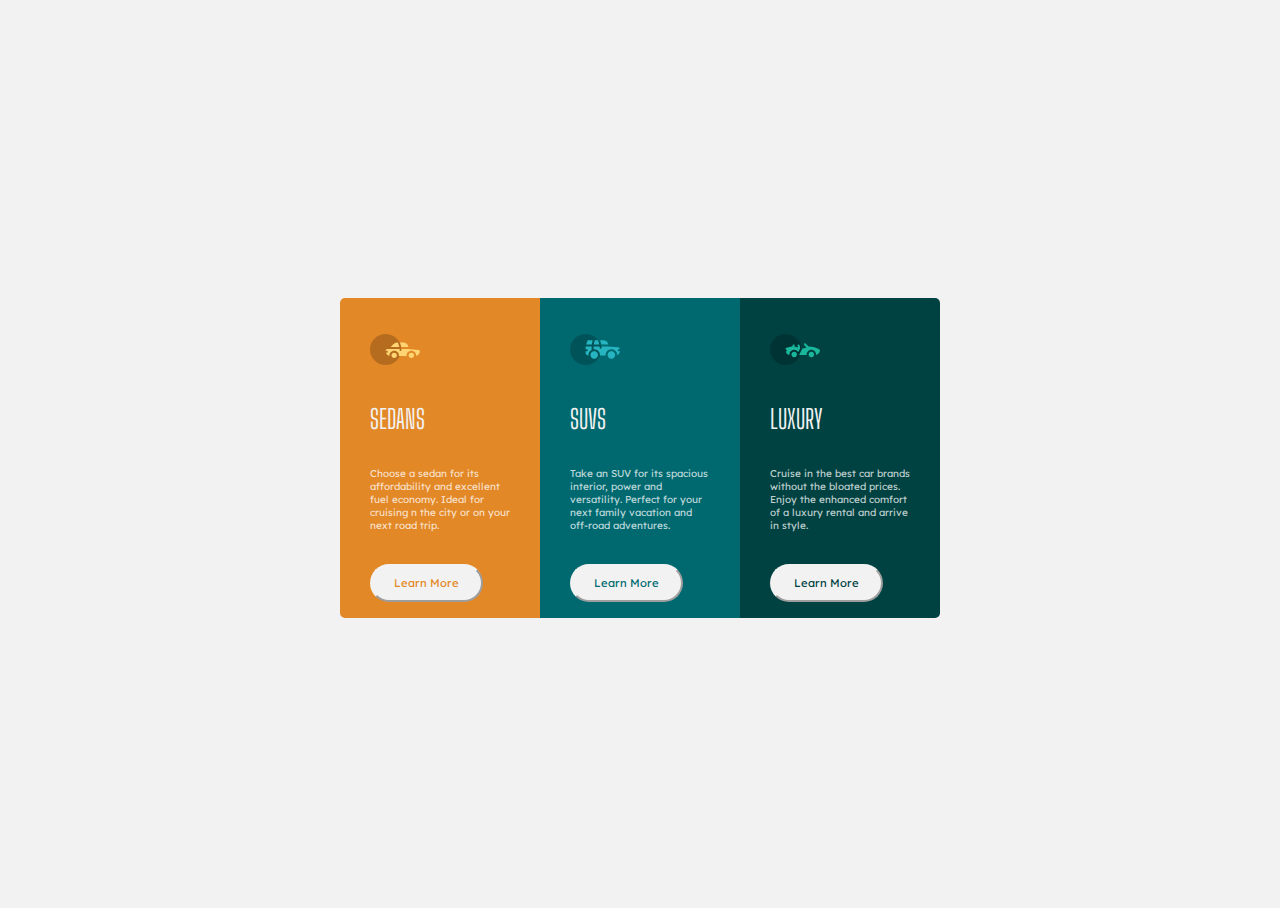
==== index.html @ 208715cd "initial comment" ====
<!DOCTYPE html>
<html lang="en">

<head>
  <meta charset="UTF-8">
  <meta http-equiv="X-UA-Compatible" content="IE=edge">
  <meta name="viewport" content="width=device-width, initial-scale=1.0">
  <link rel="stylesheet" href="css/styles.css">
  <link rel="preconnect" href="https://fonts.googleapis.com">
  <link rel="preconnect" href="https://fonts.gstatic.com" crossorigin>
  <link href="https://fonts.googleapis.com/css2?family=Big+Shoulders+Display:wght@700&family=Lexend+Deca&display=swap" rel="stylesheet">
  <title>CSS Flexbox</title>
</head>

<body>
  <div class="flex-container">
    <div class="sedans">
      <div class="icons">
        <img src="images/icon-sedans.svg">
      </div>
      <div class="titles">
        Sedans
      </div>
      <div class="texts">
        Choose a sedan for its affordability and excellent fuel economy. Ideal for cruising n the city or on your next road trip.
      </div>
      <div class="buttons">
        <button type="button">Learn More</button>
      </div>
    </div>

    <div class="suvs">
      <div class="icons">
        <img src="images/icon-suvs.svg">
      </div>
      <div class="titles">
        Suvs
      </div>
      <div class="texts">
        Take an SUV for its spacious interior, power and versatility. Perfect for your next family vacation and off-road adventures.
      </div>
      <div class="buttons">
        <button type="button">Learn More</button>
      </div>
    </div>

    <div class="luxury">
      <div class="icons">
        <img src="images/icon-luxury.svg">
      </div>
      <div class="titles">
        Luxury
      </div>
      <div class="texts">
        Cruise in the best car brands without the bloated prices. Enjoy the enhanced comfort of a luxury rental and arrive in style.
      </div>
      <div class="buttons">
        <button type="button">Learn More</button>
      </div>
    </div>
  </div>
</body>

</html>
---- css/styles.css ----
html, body {
  font-size: 15px;
  background-color: hsl(0, 0%, 95%);
  height: 100%;
}

.flex-container {
  display: flex;
  flex-wrap: nowrap;
  width: 600px;
  margin: auto;
  overflow: hidden;
  justify-content: center;
  align-items: center;
  height: 100%;
}

/* Nesting flebox within a flexbox*/
.flex-container>div {
  display: flex;
  flex-direction: column;
  justify-content: space-around;
  padding-left: 30px;
  padding-right: 30px;
  padding-top: 20px;
  width: 200px;
  height: 300px;
  margin: 0px;
  font-size: 25px;
}

.sedans {
  background-color: hsl(31, 77%, 52%);
  border-radius: 5px 0px 0px 5px;
}

.suvs {
  background-color: hsl(184, 100%, 22%);
}

.luxury {
  background-color: hsl(179, 100%, 13%);
  border-radius: 0px 5px 5px 0px;
}

.sedans .buttons button {
  color: hsl(31, 77%, 52%);
}

.suvs .buttons button {
  color: hsl(184, 100%, 22%);
}

.luxury .buttons button {
  color: hsl(179, 100%, 13%);
}

.icons img {
  width: 50px;
}

.titles {
  font-family: 'Big Shoulders Display', cursive;
  color: hsl(0, 0%, 95%);
  font-size: 1.05em;
  text-transform: uppercase;
}

.texts {
  font-family: 'Lexend Deca', sans-serif;
  color: hsla(0, 0%, 100%, 0.75);
  font-size: 0.4em;
}

.buttons button {
  font-family: 'Lexend Deca', sans-serif;
  background-color: hsl(0, 0%, 95%);
  border-color: hsl(0, 0%, 95%);
  border-radius: 25px;
  padding: 10px 22px;
  text-align: center;
  font-size: 0.45em;
}

.sedans .buttons button:active {
  background-color: hsl(31, 77%, 52%);
  color: hsl(0, 0%, 95%);
  cursor: pointer;
}

.suvs .buttons button:active {
  background-color: hsl(184, 100%, 22%);
  color: hsl(0, 0%, 95%);
  cursor: pointer;
}

.luxury .buttons button:active {
  background-color: hsl(179, 100%, 13%);
  color: hsl(0, 0%, 95%);
  cursor: pointer;
}
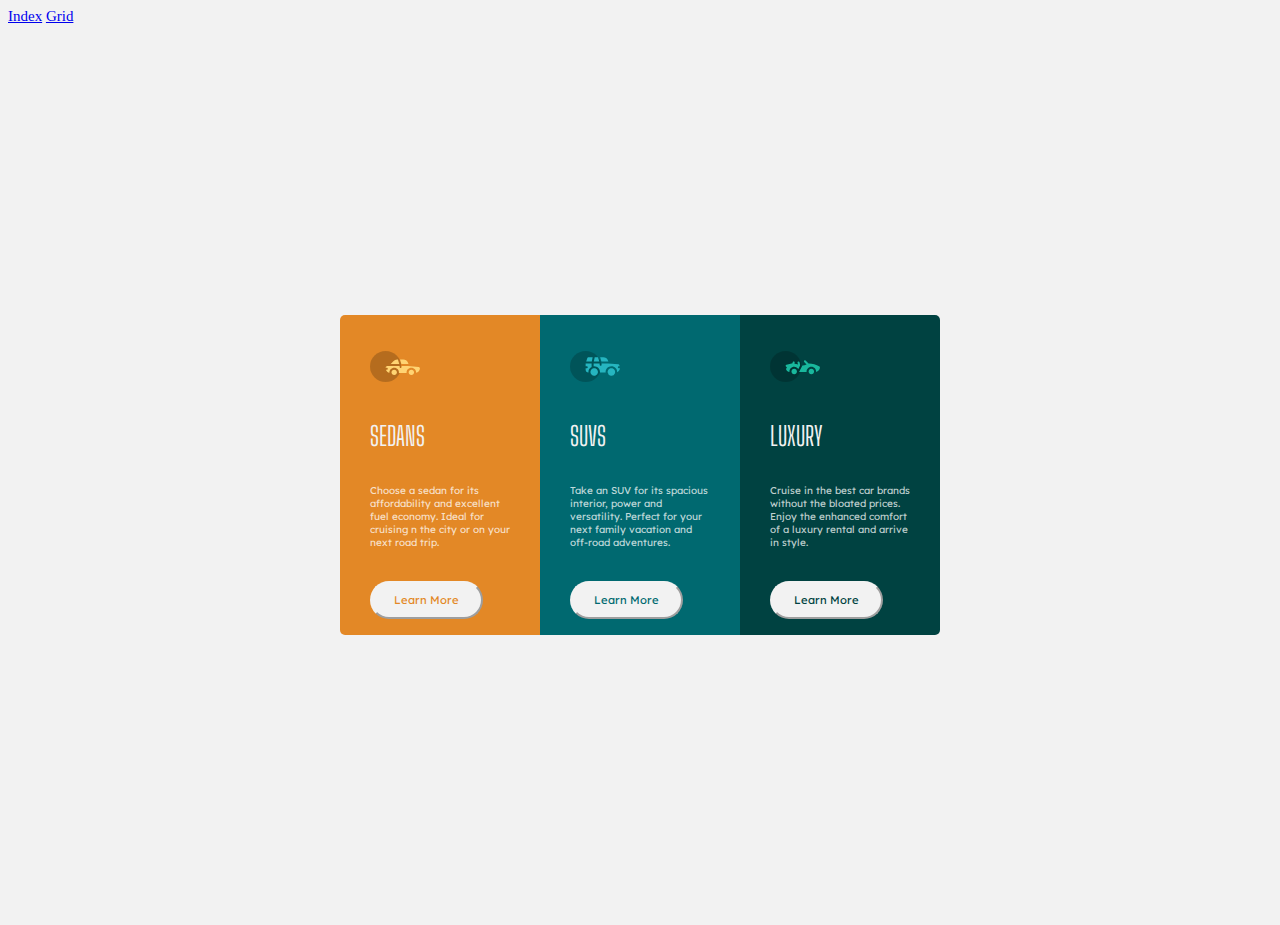
==== commit 8679ab08: "add nav links" ====
--- a/index.html
+++ b/index.html
@@ -5,6 +5,7 @@
   <meta charset="UTF-8">
   <meta http-equiv="X-UA-Compatible" content="IE=edge">
   <meta name="viewport" content="width=device-width, initial-scale=1.0">
+  <link rel="icon" type="image/x-icon" href="images/favicon-32x32.png">
   <link rel="stylesheet" href="css/styles.css">
   <link rel="preconnect" href="https://fonts.googleapis.com">
   <link rel="preconnect" href="https://fonts.gstatic.com" crossorigin>
@@ -13,6 +14,10 @@
 </head>
 
 <body>
+  <header>
+    <a href="https://ajonit.github.io/index.html">Index</a>
+    <a href="https://ajonit.github.io/grid.html">Grid</a>
+  </header>
   <div class="flex-container">
     <div class="sedans">
       <div class="icons">
